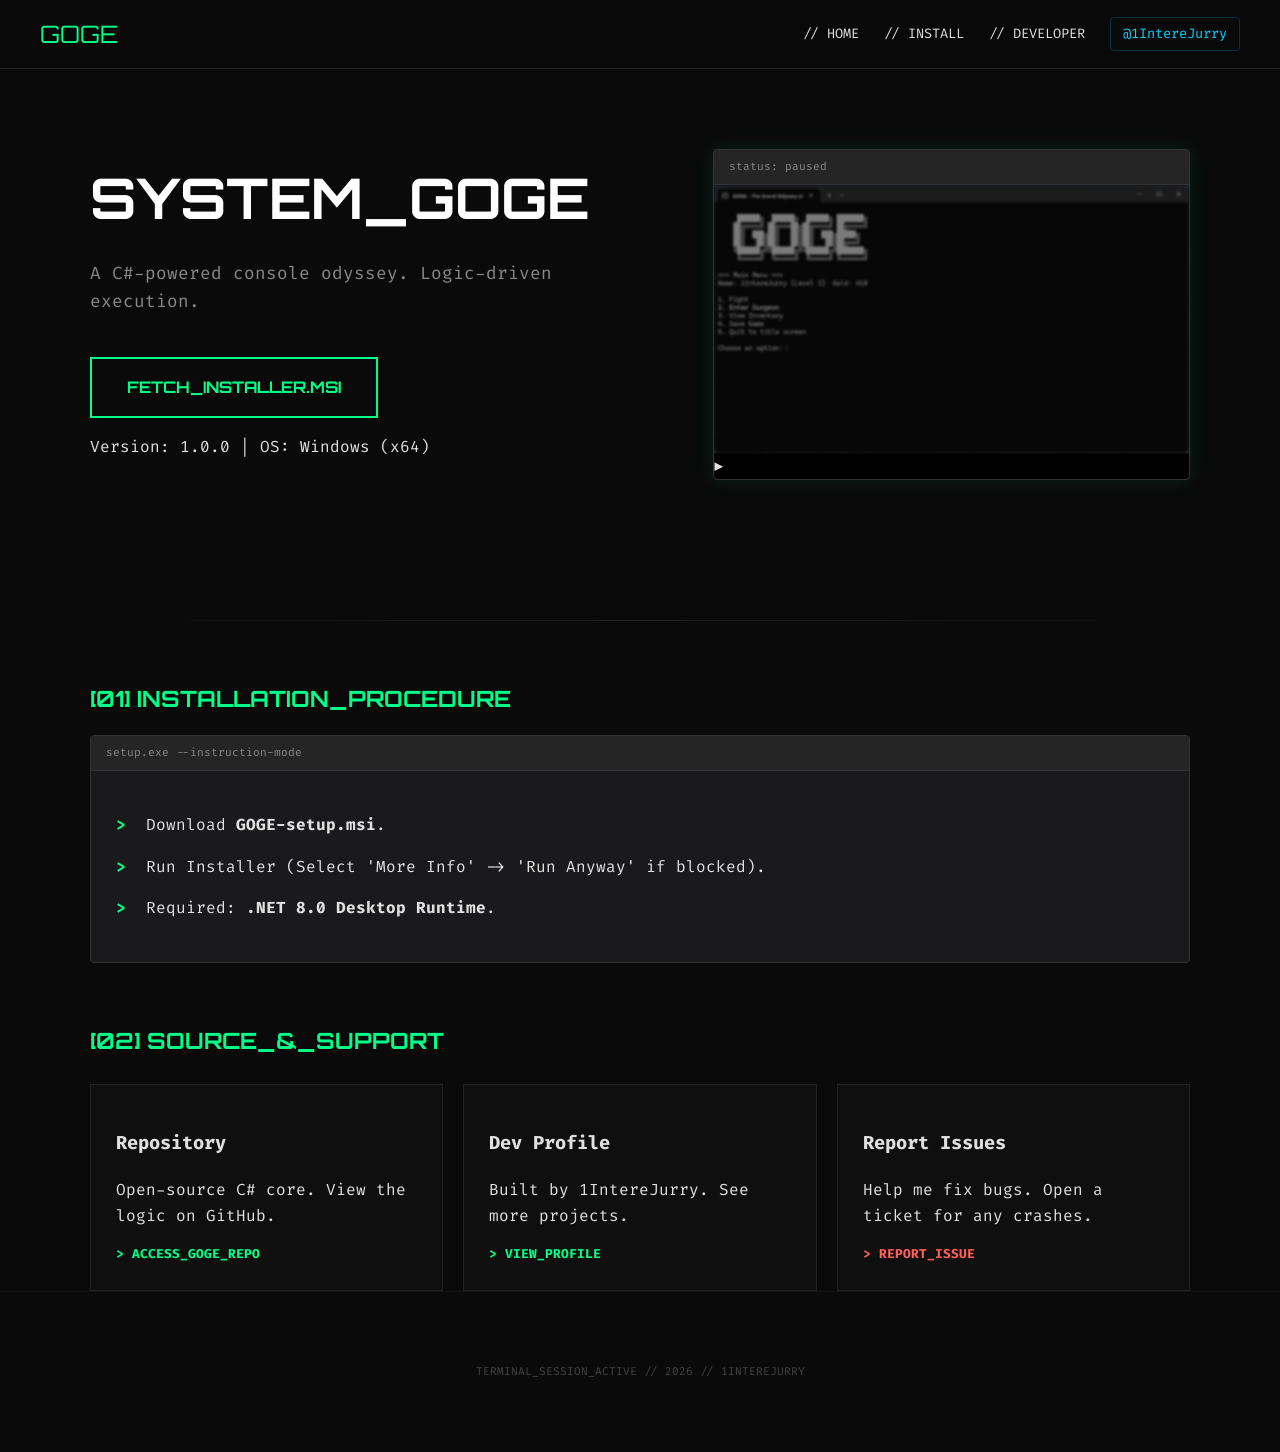
==== Web/index.html @ 51b3b4e9 "Update index.html" ====
<!DOCTYPE html>
<html lang="en">
<head>
    <meta charset="UTF-8">
    <meta name="viewport" content="width=device-width, initial-scale=1.0">
    <title>GOGE // System_Interface</title>
    <link rel="icon" type="image/png" href="Icon_GOGE.png">
    <link rel="stylesheet" href="style.css">
    <link href="https://fonts.googleapis.com/css2?family=Fira+Code:wght@400;700&family=Orbitron:wght@400;900&display=swap" rel="stylesheet">
</head>
<body>

    <div class="scanline"></div>

    <header>
        <div class="logo">GOGE</div>
        
        <input type="checkbox" id="menu-toggle" class="menu-checkbox">
        <label for="menu-toggle" class="menu-icon"><span>&#9776;</span></label>
        
        <nav class="nav-menu">
            <a href="#home">// HOME</a>
            <a href="#install">// INSTALL</a>
            <a href="#developer">// DEVELOPER</a>
            <a href="https://github.com/1IntereJurry" target="_blank" class="dev-link-nav">@1IntereJurry</a>
        </nav>
    </header>

    <main class="container">
        <section id="home" class="hero-section">
            <div class="hero-container">
                <div class="hero-text">
                    <h1 class="main-title">SYSTEM_GOGE</h1>
                    <p class="subtitle">A C#-powered console odyssey. Logic-driven execution.</p>
                    <div class="download-zone">
                        <a href="GOGE-setup.msi" class="cyber-button" download>FETCH_INSTALLER.MSI</a>
                        <p class="file-info">Version: 1.0.0 | OS: Windows (x64)</p>
                    </div>
                </div>

                <div class="hero-visual">
                    <div class="terminal-card preview-box" id="gif-container" onclick="playGif()">
                        <div class="terminal-header" id="gif-status">status: paused</div>
                        
                        <div class="gif-wrapper">
                            <img src="GOGE_preview-static.png" id="preview-img" alt="GOGE Preview" class="game-gif paused">
                            
                            <div class="play-overlay-container" id="play-btn">
                                <div class="play-circle">
                                    <span class="play-arrow">&#9658;</span>
                                </div>
                            </div>
                        </div>
                    </div>
                </div>
            </div>
        </section>

        <hr class="divider">

        <section id="install">
            <h2 class="section-header">[01] INSTALLATION_PROCEDURE</h2>
            <div class="terminal-card">
                <div class="terminal-header">setup.exe --instruction-mode</div>
                <div class="terminal-content">
                    <p><span class="prompt">></span> Download <strong>GOGE-setup.msi</strong>.</p>
                    <p><span class="prompt">></span> Run Installer (Select 'More Info' -> 'Run Anyway' if blocked).</p>
                    <p><span class="prompt">></span> Required: <strong>.NET 8.0 Desktop Runtime</strong>.</p>
                </div>
            </div>
        </section>

        <section id="developer">
            <h2 class="section-header">[02] SOURCE_&_SUPPORT</h2>
            <div class="dev-grid">
                <div class="dev-card">
                    <h3>Repository</h3>
                    <p>Open-source C# core. View the logic on GitHub.</p>
                    <a href="https://github.com/1IntereJurry/GOGE" target="_blank" class="cyber-link">> ACCESS_GOGE_REPO</a>
                </div>
                <div class="dev-card">
                    <h3>Dev Profile</h3>
                    <p>Built by 1IntereJurry. See more projects.</p>
                    <a href="https://github.com/1IntereJurry" target="_blank" class="cyber-link">> VIEW_PROFILE</a>
                </div>
                <div class="dev-card highlight-card">
                    <h3>Report Issues</h3>
                    <p>Help me fix bugs. Open a ticket for any crashes.</p>
                    <a href="https://github.com/1IntereJurry/GOGE/issues/new" target="_blank" class="cyber-link red-link">> REPORT_ISSUE</a>
                </div>
            </div>
        </section>
    </main>

    <footer>
        <p>TERMINAL_SESSION_ACTIVE // 2026 // 1INTEREJURRY</p>
    </footer>

    <script>
        function playGif() {
            const container = document.getElementById('gif-container');
            const img = document.getElementById('preview-img');
            const status = document.getElementById('gif-status');
            const overlay = document.getElementById('play-btn');
            
            if (!container.classList.contains('playing')) {
                img.src = "GOGE_gameplay-gif.gif"; 
                img.classList.remove('paused');
                container.classList.add('playing');
                overlay.style.display = "none"; 
                status.innerText = "status: executing_preview.gif";
            }
        }
    </script>
</body>
</html>
---- Web/style.css ----
:root {
    --neon-green: #00ff88;
    --dark-bg: #0a0a0b;
    --terminal-grey: #1a1a1c;
    --text-color: #e0e0e0;
    --accent-blue: #00d4ff;
    --border-color: #222;
}

body {
    background-color: var(--dark-bg);
    color: var(--text-color);
    font-family: 'Fira Code', monospace;
    margin: 0;
    line-height: 1.6;
    scroll-behavior: smooth;
    overflow-x: hidden;
}

.container { max-width: 1100px; margin: 0 auto; padding: 0 20px; }

/* Scanline */
.scanline {
    width: 100%; height: 100px; z-index: 9999;
    background: linear-gradient(0deg, rgba(0, 255, 136, 0) 0%, rgba(0, 255, 136, 0.03) 50%, rgba(0, 255, 136, 0) 100%);
    opacity: 0.1; position: fixed; bottom: 100%;
    animation: scanline 10s linear infinite; pointer-events: none;
}
@keyframes scanline { 0% { bottom: 100%; } 100% { bottom: -100px; } }

/* Header & Navigation */
header {
    display: flex; justify-content: space-between; align-items: center;
    padding: 15px 40px; background: rgba(10, 10, 11, 0.95);
    position: sticky; top: 0; z-index: 1000;
    border-bottom: 1px solid var(--border-color);
    backdrop-filter: blur(8px);
}

.logo { font-family: 'Orbitron', sans-serif; font-size: 1.5rem; color: var(--neon-green); }

.menu-checkbox, .menu-icon { display: none !important; }

.nav-menu { display: flex; align-items: center; }
.nav-menu a { color: var(--text-color); text-decoration: none; margin-left: 25px; font-size: 0.85rem; transition: 0.3s; }
.nav-menu a:hover { color: var(--neon-green); }

.dev-link-nav { color: var(--accent-blue) !important; border: 1px solid rgba(0, 212, 255, 0.2); padding: 5px 12px; border-radius: 4px; }

/* Hero Section */
.hero-section { padding: 80px 0; }
.hero-container { display: flex; align-items: center; justify-content: space-between; gap: 50px; }
.hero-text { flex: 1.2; }
.hero-visual { flex: 1; min-width: 300px; }

.main-title { font-family: 'Orbitron', sans-serif; font-size: 3.5rem; margin: 0; color: #fff; }
.subtitle { color: #888; font-size: 1.1rem; margin-bottom: 40px; }

/* GIF / Preview Logic with Static Image */
.gif-wrapper { 
    position: relative; 
    cursor: pointer; 
    background: #000; 
    overflow: hidden;
    border-bottom-left-radius: 4px;
    border-bottom-right-radius: 4px;
}

.game-gif { width: 100%; display: block; transition: 0.4s ease; }

/* Styling für das pausierte Standbild */
.game-gif.paused { 
    filter: brightness(0.6) blur(1px); 
}

.preview-box { border-color: var(--neon-green); box-shadow: 0 0 20px rgba(0, 255, 136, 0.1); }

/* Das symbolische Play-Overlay */
.play-overlay {
    position: absolute; 
    top: 50%; left: 50%; 
    transform: translate(-50%, -50%);
    color: var(--neon-green);
    background: rgba(0,0,0,0.5); /* Halb-transparenter schwarzer Kreis */
    width: 80px; height: 80px;
    display: flex; align-items: center; justify-content: center;
    border-radius: 50%; /* Macht es kreisrund */
    border: 2px solid rgba(0, 255, 136, 0.5);
    transition: 0.3s;
    opacity: 0.8; /* Standardmäßig leicht transparent */
}

/* Hover-Effekt für das Symbol */
.gif-wrapper:hover .play-overlay {
    opacity: 1; /* Volle Sichtbarkeit */
    background: rgba(0, 255, 136, 0.15);
    border-color: var(--neon-green);
    box-shadow: 0 0 25px rgba(0, 255, 136, 0.6);
}

.play-icon { font-size: 2.5rem; } /* Großes Play-Symbol */

/* Buttons */
.cyber-button {
    display: inline-block; padding: 16px 35px; border: 2px solid var(--neon-green);
    color: var(--neon-green); font-family: 'Orbitron', sans-serif; text-decoration: none; font-weight: bold; transition: 0.3s;
}
.cyber-button:hover { background: var(--neon-green); color: #000; box-shadow: 0 0 20px var(--neon-green); }

/* Cards & Grid */
.section-header { font-family: 'Orbitron', sans-serif; color: var(--neon-green); font-size: 1.4rem; margin-top: 60px; }
.terminal-card { background: var(--terminal-grey); border: 1px solid #333; border-radius: 4px; overflow: hidden; }
.terminal-header { background: #252526; padding: 8px 15px; font-size: 0.7rem; color: #888; border-bottom: 1px solid #333; }
.terminal-content { padding: 25px; }
.prompt { color: var(--neon-green); margin-right: 10px; font-weight: bold; }

.dev-grid { display: grid; grid-template-columns: repeat(auto-fit, minmax(280px, 1fr)); gap: 20px; margin-top: 25px; }
.dev-card { background: rgba(255,255,255,0.02); border: 1px solid var(--border-color); padding: 25px; transition: 0.3s; }
.dev-card:hover { border-color: var(--neon-green); }
.cyber-link { color: var(--neon-green); text-decoration: none; font-size: 0.8rem; font-weight: bold; display: block; margin-top: 15px; }
.red-link { color: #ff5f56 !important; }

.divider { border: 0; height: 1px; background: linear-gradient(to right, transparent, #222, transparent); margin: 60px 0; }
footer { text-align: center; padding: 60px 0; color: #444; font-size: 0.7rem; border-top: 1px solid #111; }

/* --- MOBILE OPTIMIZATION --- */
@media (max-width: 850px) {
    .menu-icon { display: block !important; font-size: 2rem; color: var(--neon-green); cursor: pointer; }
    .nav-menu {
        display: none; flex-direction: column; position: absolute;
        top: 100%; left: 0; width: 100%; background: #111;
        border-bottom: 2px solid var(--neon-green); padding: 20px 0;
    }
    .menu-checkbox:checked ~ .nav-menu { display: flex; }
    .nav-menu a { margin: 15px 0; width: 100%; text-align: center; font-size: 1.2rem; margin-left: 0; }
    .hero-container { flex-direction: column; text-align: center; }
    .main-title { font-size: 2.5rem; }
    header { padding: 15px 20px; }
}
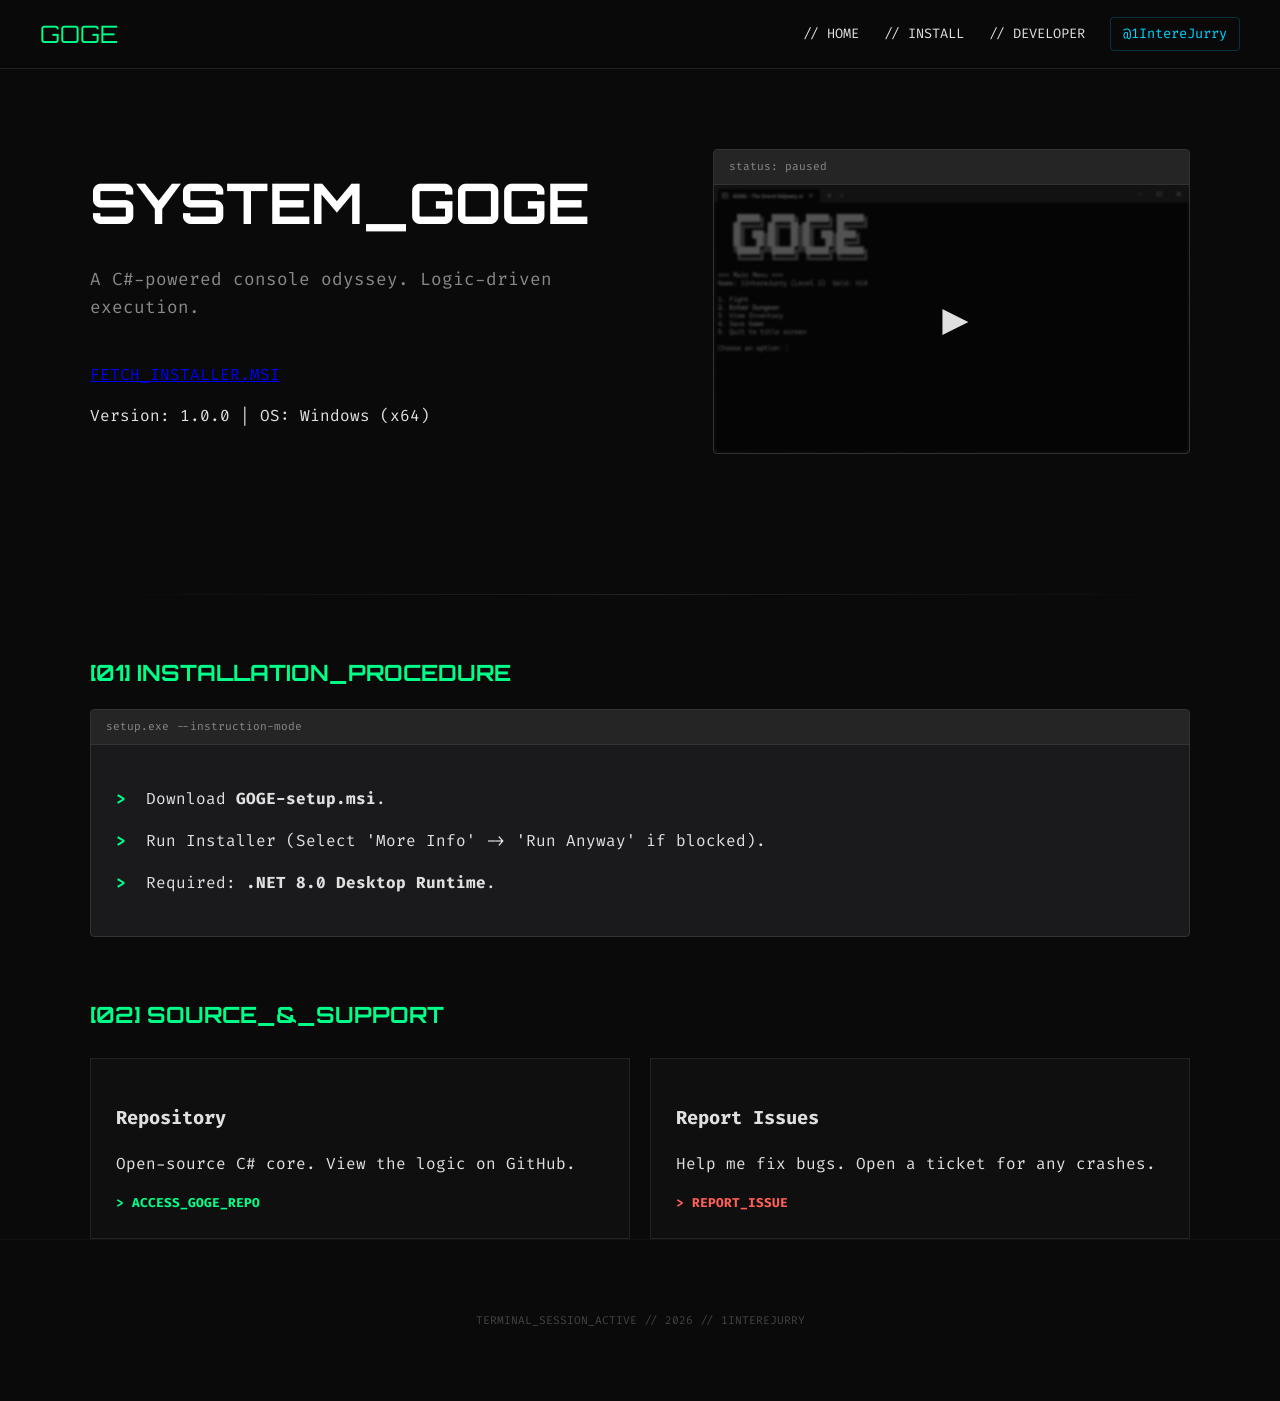
==== commit a8566ec8: "Update index.html" ====
--- a/Web/index.html
+++ b/Web/index.html
@@ -46,9 +46,7 @@
                             <img src="GOGE_preview-static.png" id="preview-img" alt="GOGE Preview" class="game-gif paused">
                             
                             <div class="play-overlay-container" id="play-btn">
-                                <div class="play-circle">
-                                    <span class="play-arrow">&#9658;</span>
-                                </div>
+                                <span class="play-arrow">&#9658;</span>
                             </div>
                         </div>
                     </div>
@@ -77,11 +75,6 @@
                     <h3>Repository</h3>
                     <p>Open-source C# core. View the logic on GitHub.</p>
                     <a href="https://github.com/1IntereJurry/GOGE" target="_blank" class="cyber-link">> ACCESS_GOGE_REPO</a>
-                </div>
-                <div class="dev-card">
-                    <h3>Dev Profile</h3>
-                    <p>Built by 1IntereJurry. See more projects.</p>
-                    <a href="https://github.com/1IntereJurry" target="_blank" class="cyber-link">> VIEW_PROFILE</a>
                 </div>
                 <div class="dev-card highlight-card">
                     <h3>Report Issues</h3>
--- a/Web/style.css
+++ b/Web/style.css
@@ -28,7 +28,7 @@
 }
 @keyframes scanline { 0% { bottom: 100%; } 100% { bottom: -100px; } }
 
-/* Header & Navigation */
+/* Header & Nav */
 header {
     display: flex; justify-content: space-between; align-items: center;
     padding: 15px 40px; background: rgba(10, 10, 11, 0.95);
@@ -47,16 +47,16 @@
 
 .dev-link-nav { color: var(--accent-blue) !important; border: 1px solid rgba(0, 212, 255, 0.2); padding: 5px 12px; border-radius: 4px; }
 
-/* Hero Section */
+/* Hero */
 .hero-section { padding: 80px 0; }
 .hero-container { display: flex; align-items: center; justify-content: space-between; gap: 50px; }
 .hero-text { flex: 1.2; }
-.hero-visual { flex: 1; min-width: 300px; }
+.hero-visual { flex: 1; min-width: 320px; }
 
 .main-title { font-family: 'Orbitron', sans-serif; font-size: 3.5rem; margin: 0; color: #fff; }
 .subtitle { color: #888; font-size: 1.1rem; margin-bottom: 40px; }
 
-/* GIF / Preview Logic with Static Image */
+/* GIF Wrapper & Centered Overlay */
 .gif-wrapper { 
     position: relative; 
     cursor: pointer; 
@@ -64,50 +64,42 @@
     overflow: hidden;
     border-bottom-left-radius: 4px;
     border-bottom-right-radius: 4px;
+    line-height: 0;
 }
 
-.game-gif { width: 100%; display: block; transition: 0.4s ease; }
+.game-gif { width: 100%; display: block; transition: 0.5s ease; }
+.game-gif.paused { filter: brightness(0.4) blur(1px); }
 
-/* Styling für das pausierte Standbild */
-.game-gif.paused { 
-    filter: brightness(0.6) blur(1px); 
+.play-overlay-container {
+    position: absolute; 
+    top: 0; left: 0; width: 100%; height: 100%;
+    display: flex; align-items: center; justify-content: center;
+    pointer-events: none;
 }
 
-.preview-box { border-color: var(--neon-green); box-shadow: 0 0 20px rgba(0, 255, 136, 0.1); }
-
-/* Das symbolische Play-Overlay */
-.play-overlay {
-    position: absolute; 
-    top: 50%; left: 50%; 
-    transform: translate(-50%, -50%);
+.play-circle {
     color: var(--neon-green);
-    background: rgba(0,0,0,0.5); /* Halb-transparenter schwarzer Kreis */
-    width: 80px; height: 80px;
+    background: rgba(0,0,0,0.6);
+    width: 90px; height: 90px;
     display: flex; align-items: center; justify-content: center;
-    border-radius: 50%; /* Macht es kreisrund */
-    border: 2px solid rgba(0, 255, 136, 0.5);
-    transition: 0.3s;
-    opacity: 0.8; /* Standardmäßig leicht transparent */
+    border-radius: 50%;
+    border: 3px solid rgba(0, 255, 136, 0.4);
+    transition: 0.3s ease-in-out;
+    box-shadow: 0 0 20px rgba(0, 255, 136, 0.2);
 }
 
-/* Hover-Effekt für das Symbol */
-.gif-wrapper:hover .play-overlay {
-    opacity: 1; /* Volle Sichtbarkeit */
+.play-arrow { font-size: 3rem; margin-left: 8px; }
+
+.gif-wrapper:hover .play-circle {
     background: rgba(0, 255, 136, 0.15);
     border-color: var(--neon-green);
-    box-shadow: 0 0 25px rgba(0, 255, 136, 0.6);
+    box-shadow: 0 0 35px rgba(0, 255, 136, 0.6);
+    transform: scale(1.1);
 }
 
-.play-icon { font-size: 2.5rem; } /* Großes Play-Symbol */
+.playing #play-btn { display: none !important; }
 
-/* Buttons */
-.cyber-button {
-    display: inline-block; padding: 16px 35px; border: 2px solid var(--neon-green);
-    color: var(--neon-green); font-family: 'Orbitron', sans-serif; text-decoration: none; font-weight: bold; transition: 0.3s;
-}
-.cyber-button:hover { background: var(--neon-green); color: #000; box-shadow: 0 0 20px var(--neon-green); }
-
-/* Cards & Grid */
+/* Cards */
 .section-header { font-family: 'Orbitron', sans-serif; color: var(--neon-green); font-size: 1.4rem; margin-top: 60px; }
 .terminal-card { background: var(--terminal-grey); border: 1px solid #333; border-radius: 4px; overflow: hidden; }
 .terminal-header { background: #252526; padding: 8px 15px; font-size: 0.7rem; color: #888; border-bottom: 1px solid #333; }
@@ -116,14 +108,13 @@
 
 .dev-grid { display: grid; grid-template-columns: repeat(auto-fit, minmax(280px, 1fr)); gap: 20px; margin-top: 25px; }
 .dev-card { background: rgba(255,255,255,0.02); border: 1px solid var(--border-color); padding: 25px; transition: 0.3s; }
-.dev-card:hover { border-color: var(--neon-green); }
 .cyber-link { color: var(--neon-green); text-decoration: none; font-size: 0.8rem; font-weight: bold; display: block; margin-top: 15px; }
 .red-link { color: #ff5f56 !important; }
 
 .divider { border: 0; height: 1px; background: linear-gradient(to right, transparent, #222, transparent); margin: 60px 0; }
 footer { text-align: center; padding: 60px 0; color: #444; font-size: 0.7rem; border-top: 1px solid #111; }
 
-/* --- MOBILE OPTIMIZATION --- */
+/* Responsive Mobile */
 @media (max-width: 850px) {
     .menu-icon { display: block !important; font-size: 2rem; color: var(--neon-green); cursor: pointer; }
     .nav-menu {
@@ -135,5 +126,6 @@
     .nav-menu a { margin: 15px 0; width: 100%; text-align: center; font-size: 1.2rem; margin-left: 0; }
     .hero-container { flex-direction: column; text-align: center; }
     .main-title { font-size: 2.5rem; }
-    header { padding: 15px 20px; }
+    .play-circle { width: 70px; height: 70px; }
+    .play-arrow { font-size: 2.2rem; }
 }
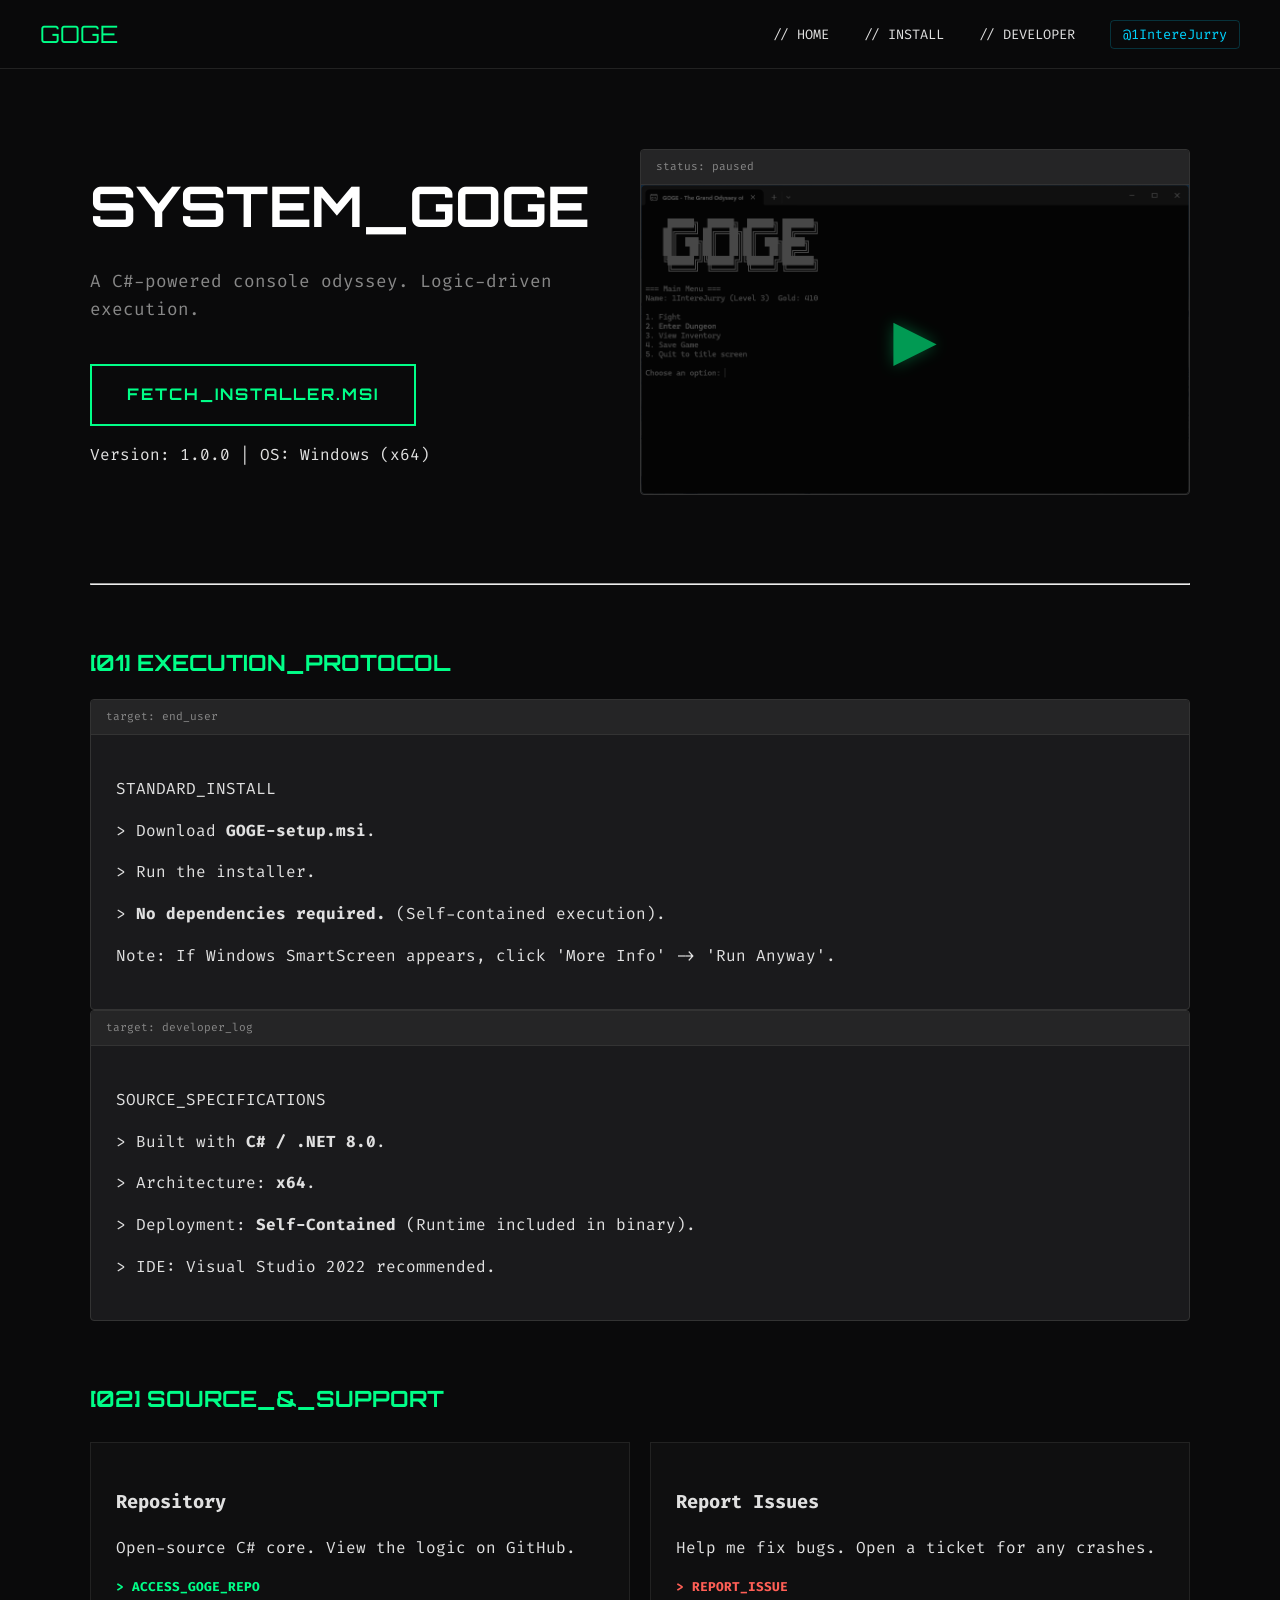
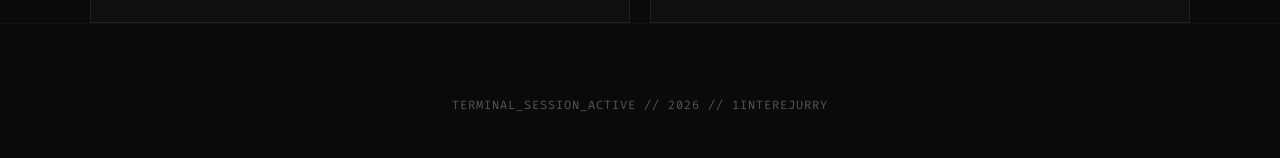
==== commit d731533b: "Update index.html" ====
--- a/Web/index.html
+++ b/Web/index.html
@@ -57,13 +57,28 @@
         <hr class="divider">
 
         <section id="install">
-            <h2 class="section-header">[01] INSTALLATION_PROCEDURE</h2>
-            <div class="terminal-card">
-                <div class="terminal-header">setup.exe --instruction-mode</div>
-                <div class="terminal-content">
-                    <p><span class="prompt">></span> Download <strong>GOGE-setup.msi</strong>.</p>
-                    <p><span class="prompt">></span> Run Installer (Select 'More Info' -> 'Run Anyway' if blocked).</p>
-                    <p><span class="prompt">></span> Required: <strong>.NET 8.0 Desktop Runtime</strong>.</p>
+            <h2 class="section-header">[01] EXECUTION_PROTOCOL</h2>
+            <div class="dual-grid">
+                <div class="terminal-card path-card">
+                    <div class="terminal-header">target: end_user</div>
+                    <div class="terminal-content">
+                        <p class="path-title">STANDARD_INSTALL</p>
+                        <p><span class="prompt">></span> Download <strong>GOGE-setup.msi</strong>.</p>
+                        <p><span class="prompt">></span> Run the installer.</p>
+                        <p><span class="prompt">></span> <strong class="highlight-green">No dependencies required.</strong> (Self-contained execution).</p>
+                        <p class="note-text">Note: If Windows SmartScreen appears, click 'More Info' -> 'Run Anyway'.</p>
+                    </div>
+                </div>
+
+                <div class="terminal-card path-card dev-border">
+                    <div class="terminal-header">target: developer_log</div>
+                    <div class="terminal-content">
+                        <p class="path-title">SOURCE_SPECIFICATIONS</p>
+                        <p><span class="prompt">></span> Built with <strong>C# / .NET 8.0</strong>.</p>
+                        <p><span class="prompt">></span> Architecture: <strong>x64</strong>.</p>
+                        <p><span class="prompt">></span> Deployment: <strong>Self-Contained</strong> (Runtime included in binary).</p>
+                        <p><span class="prompt">></span> IDE: Visual Studio 2022 recommended.</p>
+                    </div>
                 </div>
             </div>
         </section>
@@ -107,3 +122,4 @@
     </script>
 </body>
 </html>
+
--- a/Web/style.css
+++ b/Web/style.css
@@ -19,15 +19,6 @@
 
 .container { max-width: 1100px; margin: 0 auto; padding: 0 20px; }
 
-/* Scanline */
-.scanline {
-    width: 100%; height: 100px; z-index: 9999;
-    background: linear-gradient(0deg, rgba(0, 255, 136, 0) 0%, rgba(0, 255, 136, 0.03) 50%, rgba(0, 255, 136, 0) 100%);
-    opacity: 0.1; position: fixed; bottom: 100%;
-    animation: scanline 10s linear infinite; pointer-events: none;
-}
-@keyframes scanline { 0% { bottom: 100%; } 100% { bottom: -100px; } }
-
 /* Header & Nav */
 header {
     display: flex; justify-content: space-between; align-items: center;
@@ -41,7 +32,6 @@
 
 .menu-checkbox, .menu-icon { display: none !important; }
 
-.nav-menu { display: flex; align-items: center; }
 .nav-menu a { color: var(--text-color); text-decoration: none; margin-left: 25px; font-size: 0.85rem; transition: 0.3s; }
 .nav-menu a:hover { color: var(--neon-green); }
 
@@ -50,25 +40,43 @@
 /* Hero */
 .hero-section { padding: 80px 0; }
 .hero-container { display: flex; align-items: center; justify-content: space-between; gap: 50px; }
-.hero-text { flex: 1.2; }
-.hero-visual { flex: 1; min-width: 320px; }
 
 .main-title { font-family: 'Orbitron', sans-serif; font-size: 3.5rem; margin: 0; color: #fff; }
 .subtitle { color: #888; font-size: 1.1rem; margin-bottom: 40px; }
 
-/* GIF Wrapper & Centered Overlay */
+/* GRÜNER DOWNLOAD BUTTON */
+.cyber-button {
+    display: inline-block;
+    padding: 16px 35px;
+    background: transparent;
+    border: 2px solid var(--neon-green);
+    color: var(--neon-green);
+    font-family: 'Orbitron', sans-serif;
+    text-decoration: none;
+    font-weight: bold;
+    letter-spacing: 2px;
+    transition: 0.3s;
+}
+
+.cyber-button:hover {
+    background: var(--neon-green);
+    color: #000;
+    box-shadow: 0 0 20px var(--neon-green);
+}
+
+/* GIF Wrapper & Centered Play Arrow */
 .gif-wrapper { 
     position: relative; 
     cursor: pointer; 
     background: #000; 
     overflow: hidden;
+    line-height: 0;
     border-bottom-left-radius: 4px;
     border-bottom-right-radius: 4px;
-    line-height: 0;
 }
 
-.game-gif { width: 100%; display: block; transition: 0.5s ease; }
-.game-gif.paused { filter: brightness(0.4) blur(1px); }
+.game-gif { width: 100%; display: block; transition: 0.4s ease; }
+.game-gif.paused { filter: brightness(0.35); }
 
 .play-overlay-container {
     position: absolute; 
@@ -77,44 +85,31 @@
     pointer-events: none;
 }
 
-.play-circle {
+.play-arrow {
+    font-size: 5rem; /* Schön groß */
     color: var(--neon-green);
-    background: rgba(0,0,0,0.6);
-    width: 90px; height: 90px;
-    display: flex; align-items: center; justify-content: center;
-    border-radius: 50%;
-    border: 3px solid rgba(0, 255, 136, 0.4);
-    transition: 0.3s ease-in-out;
-    box-shadow: 0 0 20px rgba(0, 255, 136, 0.2);
+    opacity: 0.6; /* Dezent transparent */
+    transition: 0.3s;
+    text-shadow: 0 0 15px rgba(0, 255, 136, 0.5);
 }
 
-.play-arrow { font-size: 3rem; margin-left: 8px; }
-
-.gif-wrapper:hover .play-circle {
-    background: rgba(0, 255, 136, 0.15);
-    border-color: var(--neon-green);
-    box-shadow: 0 0 35px rgba(0, 255, 136, 0.6);
-    transform: scale(1.1);
+.gif-wrapper:hover .play-arrow {
+    opacity: 1;
+    transform: scale(1.1); /* Wird beim Hovern leicht größer */
 }
 
-.playing #play-btn { display: none !important; }
-
-/* Cards */
-.section-header { font-family: 'Orbitron', sans-serif; color: var(--neon-green); font-size: 1.4rem; margin-top: 60px; }
+/* Cards & Grid */
 .terminal-card { background: var(--terminal-grey); border: 1px solid #333; border-radius: 4px; overflow: hidden; }
 .terminal-header { background: #252526; padding: 8px 15px; font-size: 0.7rem; color: #888; border-bottom: 1px solid #333; }
 .terminal-content { padding: 25px; }
-.prompt { color: var(--neon-green); margin-right: 10px; font-weight: bold; }
+.section-header { font-family: 'Orbitron', sans-serif; color: var(--neon-green); font-size: 1.4rem; margin-top: 60px; }
 
 .dev-grid { display: grid; grid-template-columns: repeat(auto-fit, minmax(280px, 1fr)); gap: 20px; margin-top: 25px; }
-.dev-card { background: rgba(255,255,255,0.02); border: 1px solid var(--border-color); padding: 25px; transition: 0.3s; }
-.cyber-link { color: var(--neon-green); text-decoration: none; font-size: 0.8rem; font-weight: bold; display: block; margin-top: 15px; }
+.dev-card { background: rgba(255,255,255,0.02); border: 1px solid var(--border-color); padding: 25px; }
+.cyber-link { color: var(--neon-green); text-decoration: none; font-weight: bold; display: block; margin-top: 15px; font-size: 0.8rem;}
 .red-link { color: #ff5f56 !important; }
 
-.divider { border: 0; height: 1px; background: linear-gradient(to right, transparent, #222, transparent); margin: 60px 0; }
-footer { text-align: center; padding: 60px 0; color: #444; font-size: 0.7rem; border-top: 1px solid #111; }
-
-/* Responsive Mobile */
+/* Responsive */
 @media (max-width: 850px) {
     .menu-icon { display: block !important; font-size: 2rem; color: var(--neon-green); cursor: pointer; }
     .nav-menu {
@@ -123,9 +118,16 @@
         border-bottom: 2px solid var(--neon-green); padding: 20px 0;
     }
     .menu-checkbox:checked ~ .nav-menu { display: flex; }
-    .nav-menu a { margin: 15px 0; width: 100%; text-align: center; font-size: 1.2rem; margin-left: 0; }
+    .nav-menu a { margin: 15px 0; width: 100%; text-align: center; margin-left: 0; font-size: 1.2rem; }
     .hero-container { flex-direction: column; text-align: center; }
-    .main-title { font-size: 2.5rem; }
-    .play-circle { width: 70px; height: 70px; }
-    .play-arrow { font-size: 2.2rem; }
 }
+
+footer {
+    text-align: center;      /* Zentriert den Text horizontal */
+    padding: 60px 0 30px;    /* Abstand nach oben und unten */
+    color: #555;             /* Ein dunkles Grau, damit es dezent wirkt */
+    font-size: 0.75rem;      /* Etwas kleinere Schrift */
+    letter-spacing: 1px;     /* Mehr Abstand zwischen den Buchstaben für den Terminal-Look */
+    border-top: 1px solid #111; /* Eine sehr feine Trennlinie zum restlichen Content */
+    width: 100%;
+}
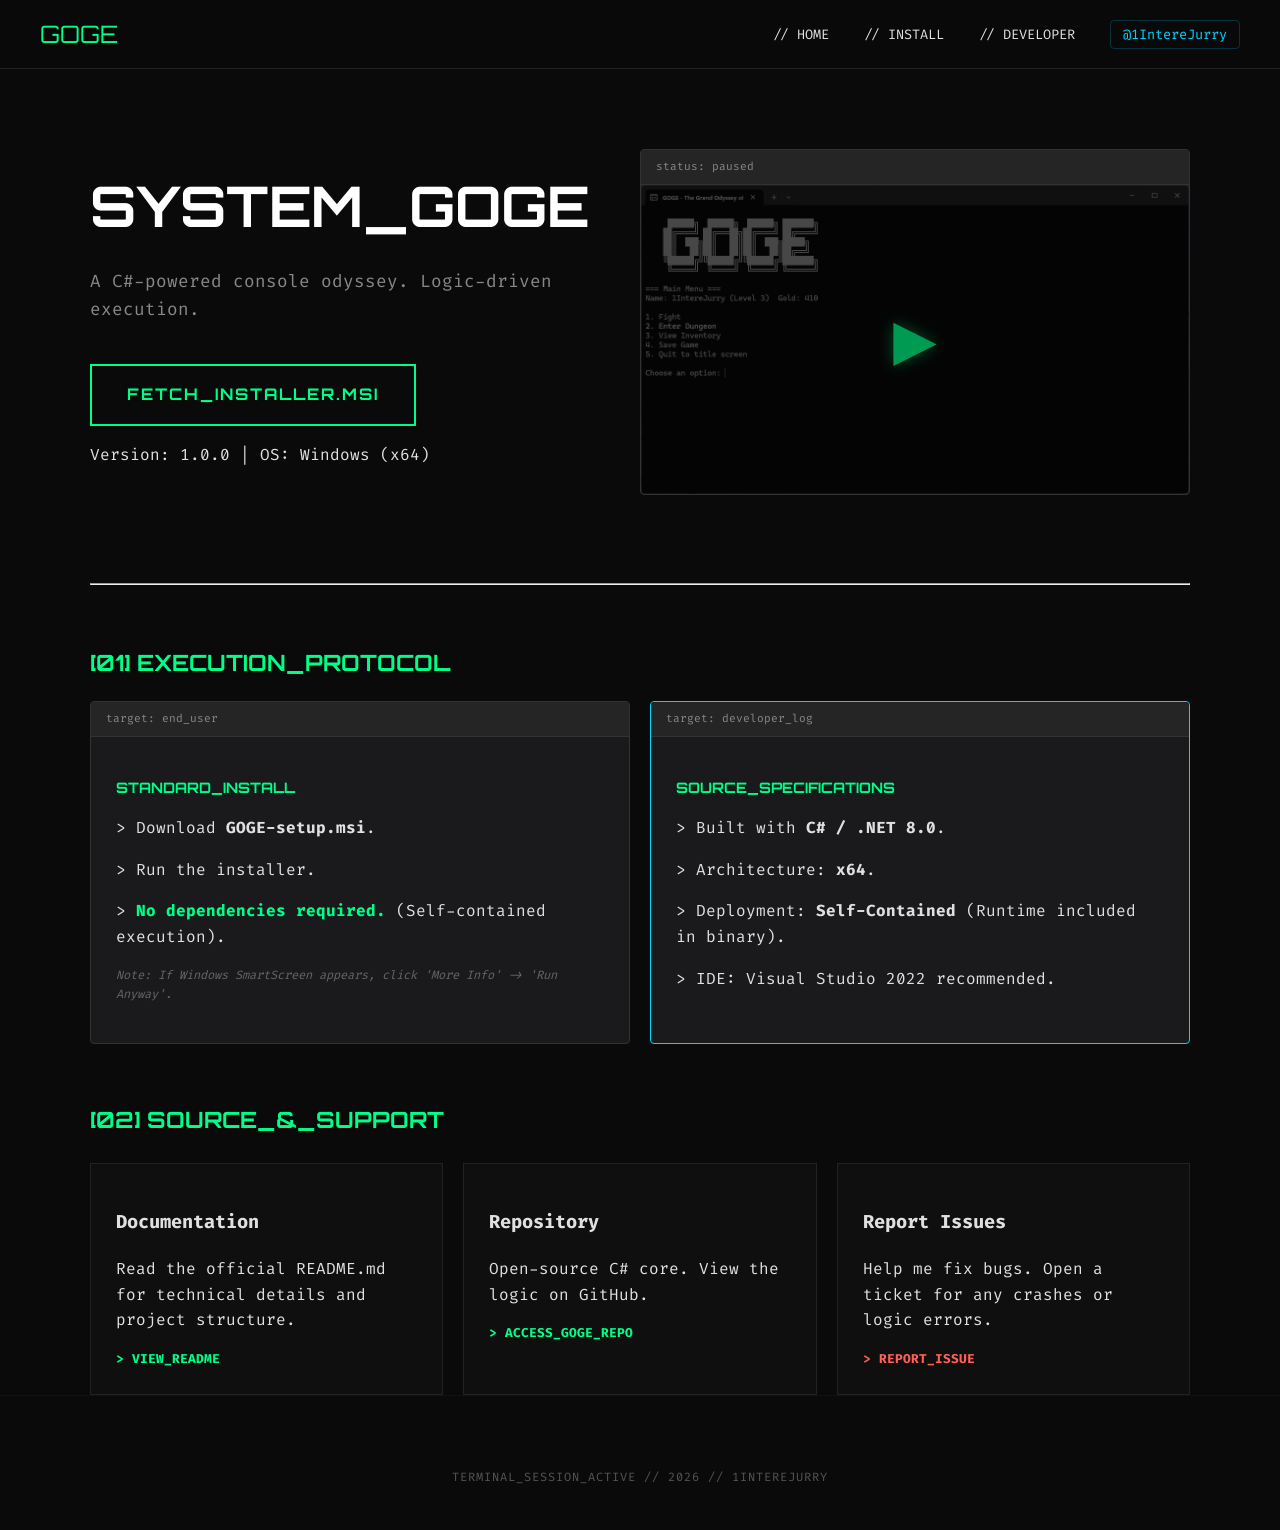
==== commit 68db581b: "Update index.html" ====
--- a/Web/index.html
+++ b/Web/index.html
@@ -83,17 +83,24 @@
             </div>
         </section>
 
-        <section id="developer">
+       <section id="developer">
             <h2 class="section-header">[02] SOURCE_&_SUPPORT</h2>
             <div class="dev-grid">
+                <div class="dev-card highlight-card">
+                    <h3>Documentation</h3>
+                    <p>Read the official README.md for technical details and project structure.</p>
+                    <a href="https://github.com/1IntereJurry/GOGE/blob/master/README.md" target="_blank" class="cyber-link">> VIEW_README</a>
+                </div>
+
                 <div class="dev-card">
                     <h3>Repository</h3>
                     <p>Open-source C# core. View the logic on GitHub.</p>
                     <a href="https://github.com/1IntereJurry/GOGE" target="_blank" class="cyber-link">> ACCESS_GOGE_REPO</a>
                 </div>
-                <div class="dev-card highlight-card">
+
+                <div class="dev-card">
                     <h3>Report Issues</h3>
-                    <p>Help me fix bugs. Open a ticket for any crashes.</p>
+                    <p>Help me fix bugs. Open a ticket for any crashes or logic errors.</p>
                     <a href="https://github.com/1IntereJurry/GOGE/issues/new" target="_blank" class="cyber-link red-link">> REPORT_ISSUE</a>
                 </div>
             </div>
@@ -123,3 +130,4 @@
 </body>
 </html>
 
+
--- a/Web/style.css
+++ b/Web/style.css
@@ -122,6 +122,59 @@
     .hero-container { flex-direction: column; text-align: center; }
 }
 
+.dual-grid {
+    display: grid;
+    grid-template-columns: 1fr 1fr;
+    gap: 20px;
+    margin-top: 20px;
+}
+
+.path-card {
+    height: 100%;
+    border-color: #333;
+}
+
+.path-title {
+    font-weight: bold;
+    color: var(--neon-green);
+    margin-bottom: 15px;
+    font-family: 'Orbitron', sans-serif;
+    font-size: 0.9rem;
+}
+
+.dev-border {
+    border-color: var(--accent-blue);
+}
+
+.highlight-green {
+    color: var(--neon-green);
+}
+
+.note-text {
+    font-size: 0.75rem;
+    color: #666;
+    margin-top: 15px;
+    font-style: italic;
+}
+
+/* Footer Styling (wie besprochen) */
+footer {
+    text-align: center;
+    padding: 60px 0 30px;
+    color: #555;
+    font-size: 0.75rem;
+    letter-spacing: 1px;
+    border-top: 1px solid #111;
+    width: 100%;
+}
+
+/* Mobile Anpassung für das Dual-Grid */
+@media (max-width: 850px) {
+    .dual-grid {
+        grid-template-columns: 1fr;
+    }
+}
+
 footer {
     text-align: center;      /* Zentriert den Text horizontal */
     padding: 60px 0 30px;    /* Abstand nach oben und unten */
@@ -131,3 +184,4 @@
     border-top: 1px solid #111; /* Eine sehr feine Trennlinie zum restlichen Content */
     width: 100%;
 }
+
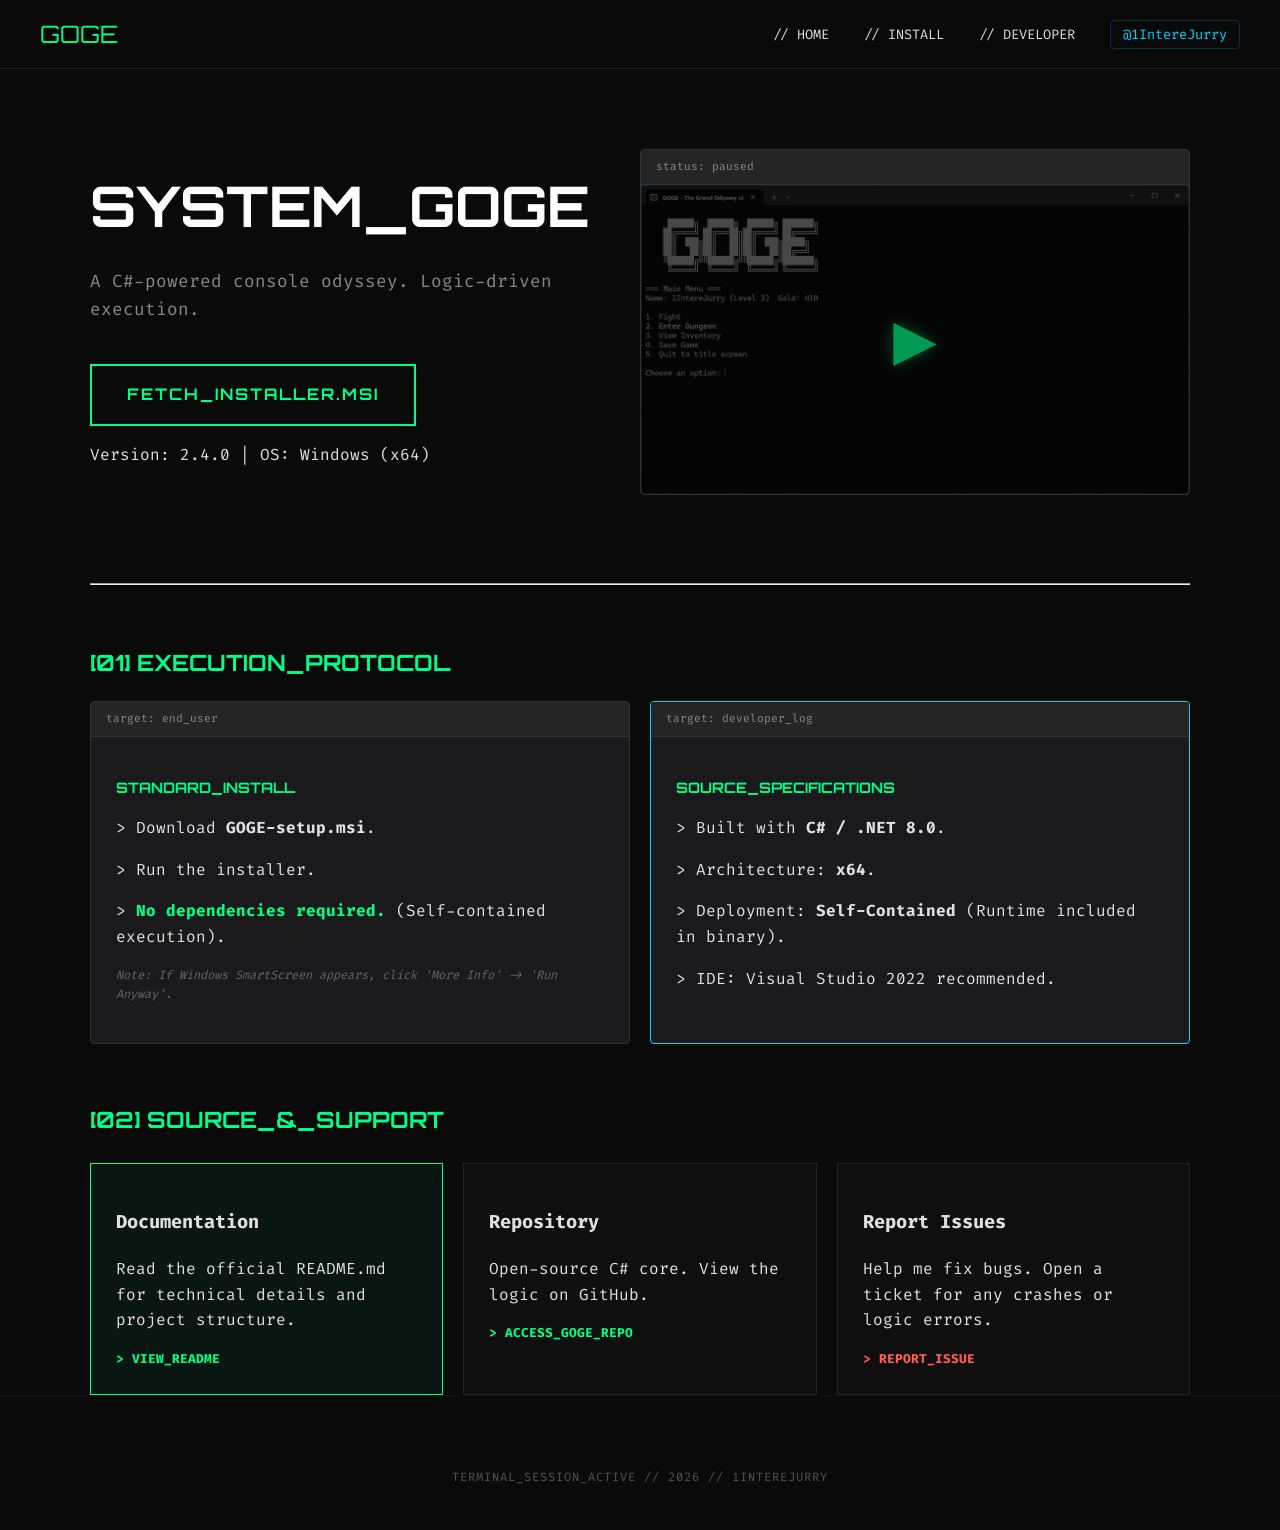
==== commit b47f1da6: "Update index.html" ====
--- a/Web/index.html
+++ b/Web/index.html
@@ -34,7 +34,7 @@
                     <p class="subtitle">A C#-powered console odyssey. Logic-driven execution.</p>
                     <div class="download-zone">
                         <a href="GOGE-setup.msi" class="cyber-button" download>FETCH_INSTALLER.MSI</a>
-                        <p class="file-info">Version: 1.0.0 | OS: Windows (x64)</p>
+                        <p class="file-info">Version: 2.4.0 | OS: Windows (x64)</p>
                     </div>
                 </div>
 
@@ -131,3 +131,4 @@
 </html>
 
 
+
--- a/Web/style.css
+++ b/Web/style.css
@@ -175,6 +175,18 @@
     }
 }
 
+.highlight-card {
+    border: 1px solid var(--neon-green) !important;
+    background: rgba(0, 255, 136, 0.05) !important;
+}
+
+.dev-grid {
+    display: grid;
+    grid-template-columns: repeat(auto-fit, minmax(300px, 1fr));
+    gap: 20px;
+    margin-top: 25px;
+}
+
 footer {
     text-align: center;      /* Zentriert den Text horizontal */
     padding: 60px 0 30px;    /* Abstand nach oben und unten */
@@ -184,4 +196,3 @@
     border-top: 1px solid #111; /* Eine sehr feine Trennlinie zum restlichen Content */
     width: 100%;
 }
-
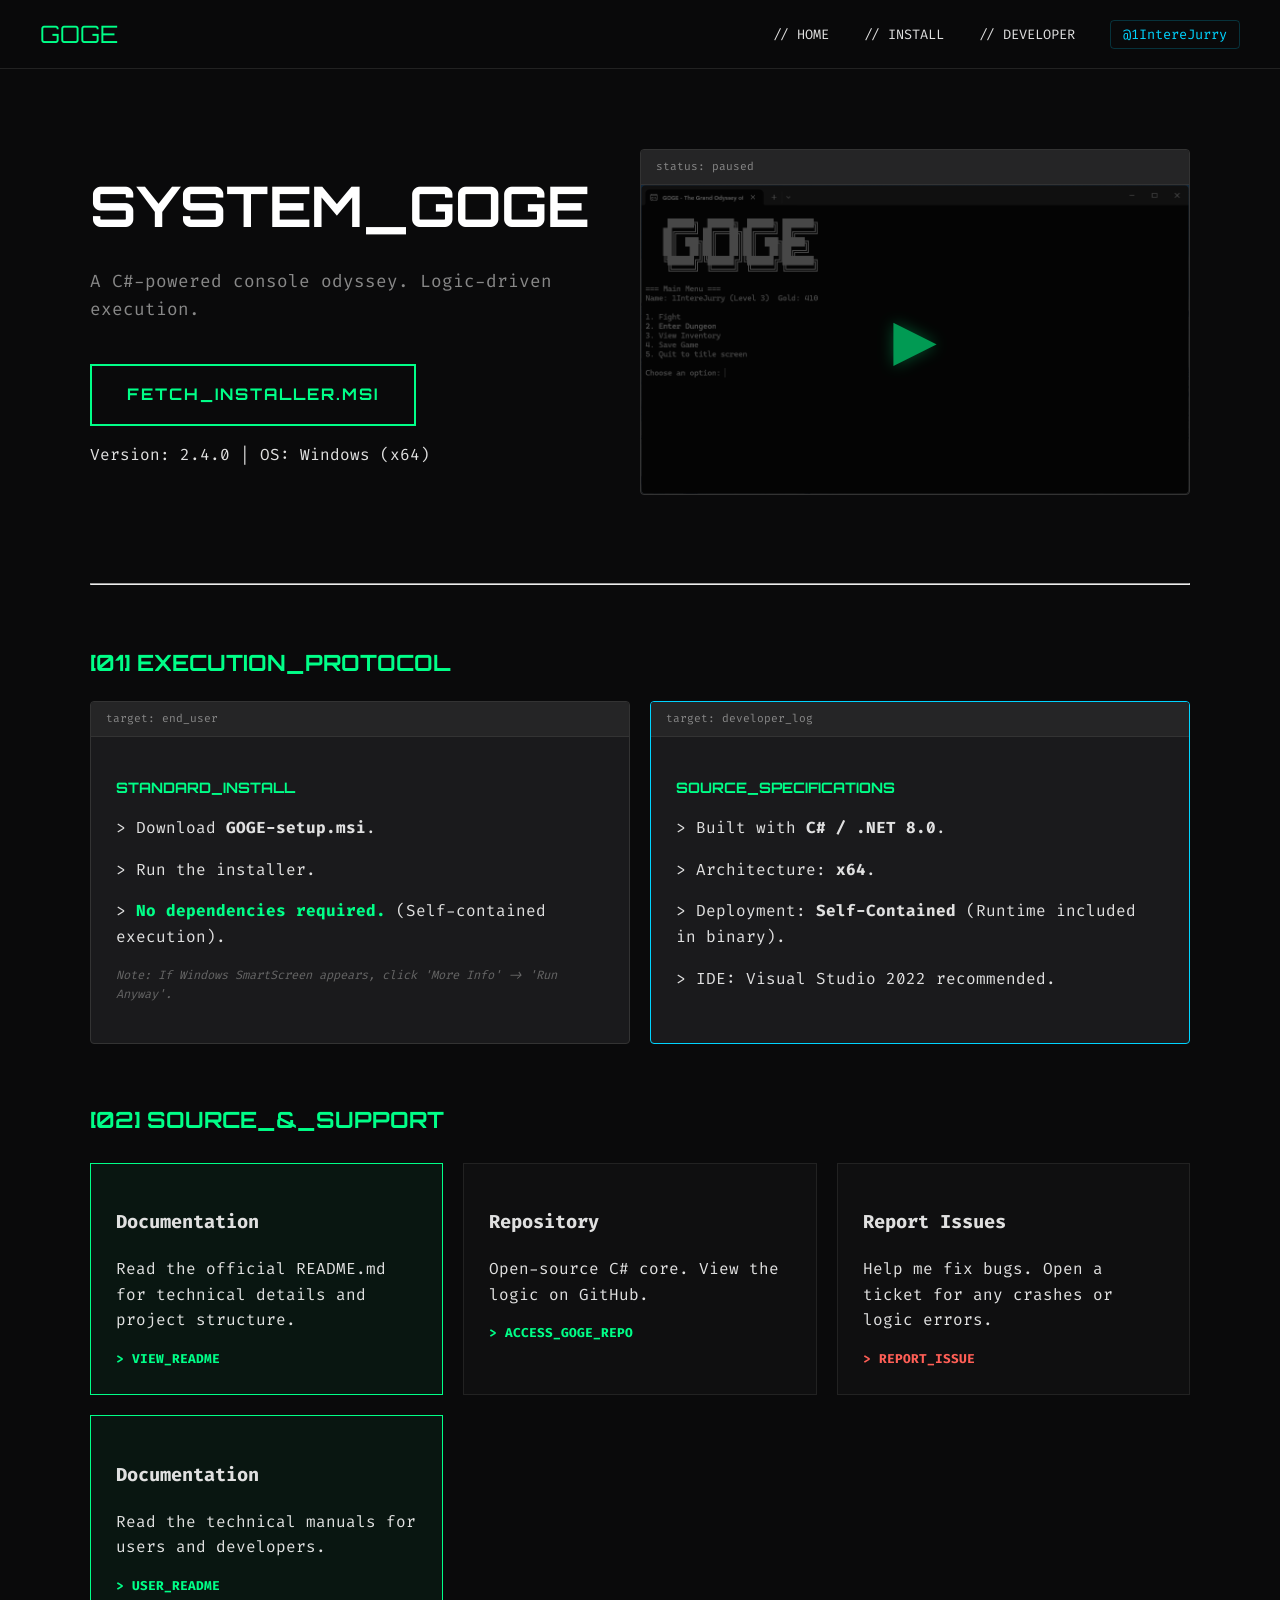
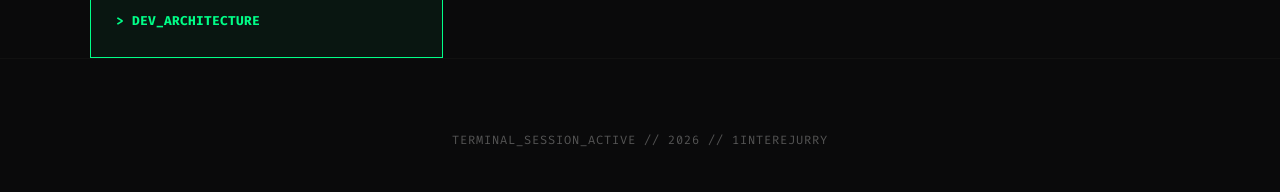
==== commit d8e7644b: "Update index.html" ====
--- a/Web/index.html
+++ b/Web/index.html
@@ -103,6 +103,13 @@
                     <p>Help me fix bugs. Open a ticket for any crashes or logic errors.</p>
                     <a href="https://github.com/1IntereJurry/GOGE/issues/new" target="_blank" class="cyber-link red-link">> REPORT_ISSUE</a>
                 </div>
+
+                <div class="dev-card highlight-card">
+                    <h3>Documentation</h3>
+                    <p>Read the technical manuals for users and developers.</p>
+                    <a href="https://github.com/1IntereJurry/GOGE/blob/master/README.md" target="_blank" class="cyber-link">> USER_README</a>
+                    <a href="https://github.com/1IntereJurry/GOGE/blob/master/ARCHITECTURE.md" target="_blank" class="cyber-link">> DEV_ARCHITECTURE</a>
+                </div>
             </div>
         </section>
     </main>
@@ -132,3 +139,4 @@
 
 
 
+
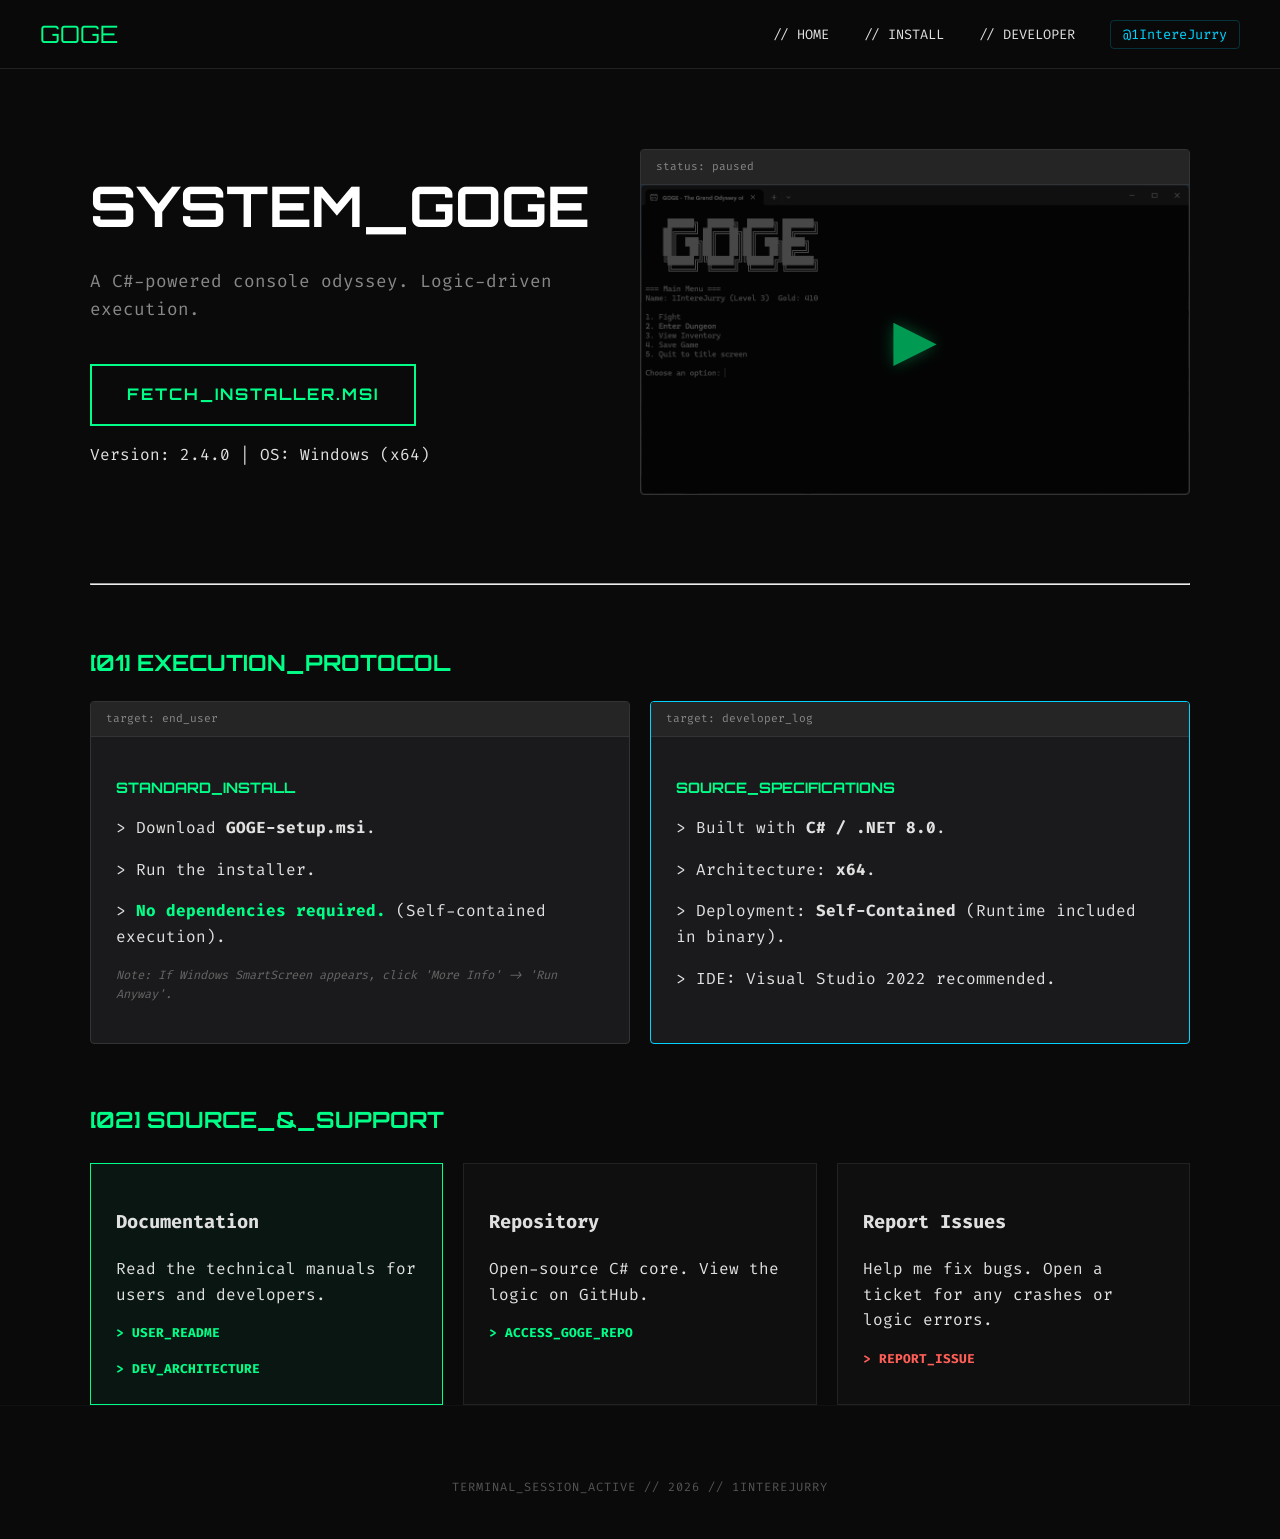
==== commit c561c53e: "Update index.html" ====
--- a/Web/index.html
+++ b/Web/index.html
@@ -88,8 +88,9 @@
             <div class="dev-grid">
                 <div class="dev-card highlight-card">
                     <h3>Documentation</h3>
-                    <p>Read the official README.md for technical details and project structure.</p>
-                    <a href="https://github.com/1IntereJurry/GOGE/blob/master/README.md" target="_blank" class="cyber-link">> VIEW_README</a>
+                    <p>Read the technical manuals for users and developers.</p>
+                    <a href="https://github.com/1IntereJurry/GOGE/blob/master/README.md" target="_blank" class="cyber-link">> USER_README</a>
+                    <a href="https://github.com/1IntereJurry/GOGE/blob/master/ARCHITECTURE.md" target="_blank" class="cyber-link">> DEV_ARCHITECTURE</a>
                 </div>
 
                 <div class="dev-card">
@@ -102,13 +103,6 @@
                     <h3>Report Issues</h3>
                     <p>Help me fix bugs. Open a ticket for any crashes or logic errors.</p>
                     <a href="https://github.com/1IntereJurry/GOGE/issues/new" target="_blank" class="cyber-link red-link">> REPORT_ISSUE</a>
-                </div>
-
-                <div class="dev-card highlight-card">
-                    <h3>Documentation</h3>
-                    <p>Read the technical manuals for users and developers.</p>
-                    <a href="https://github.com/1IntereJurry/GOGE/blob/master/README.md" target="_blank" class="cyber-link">> USER_README</a>
-                    <a href="https://github.com/1IntereJurry/GOGE/blob/master/ARCHITECTURE.md" target="_blank" class="cyber-link">> DEV_ARCHITECTURE</a>
                 </div>
             </div>
         </section>
@@ -140,3 +134,4 @@
 
 
 
+
